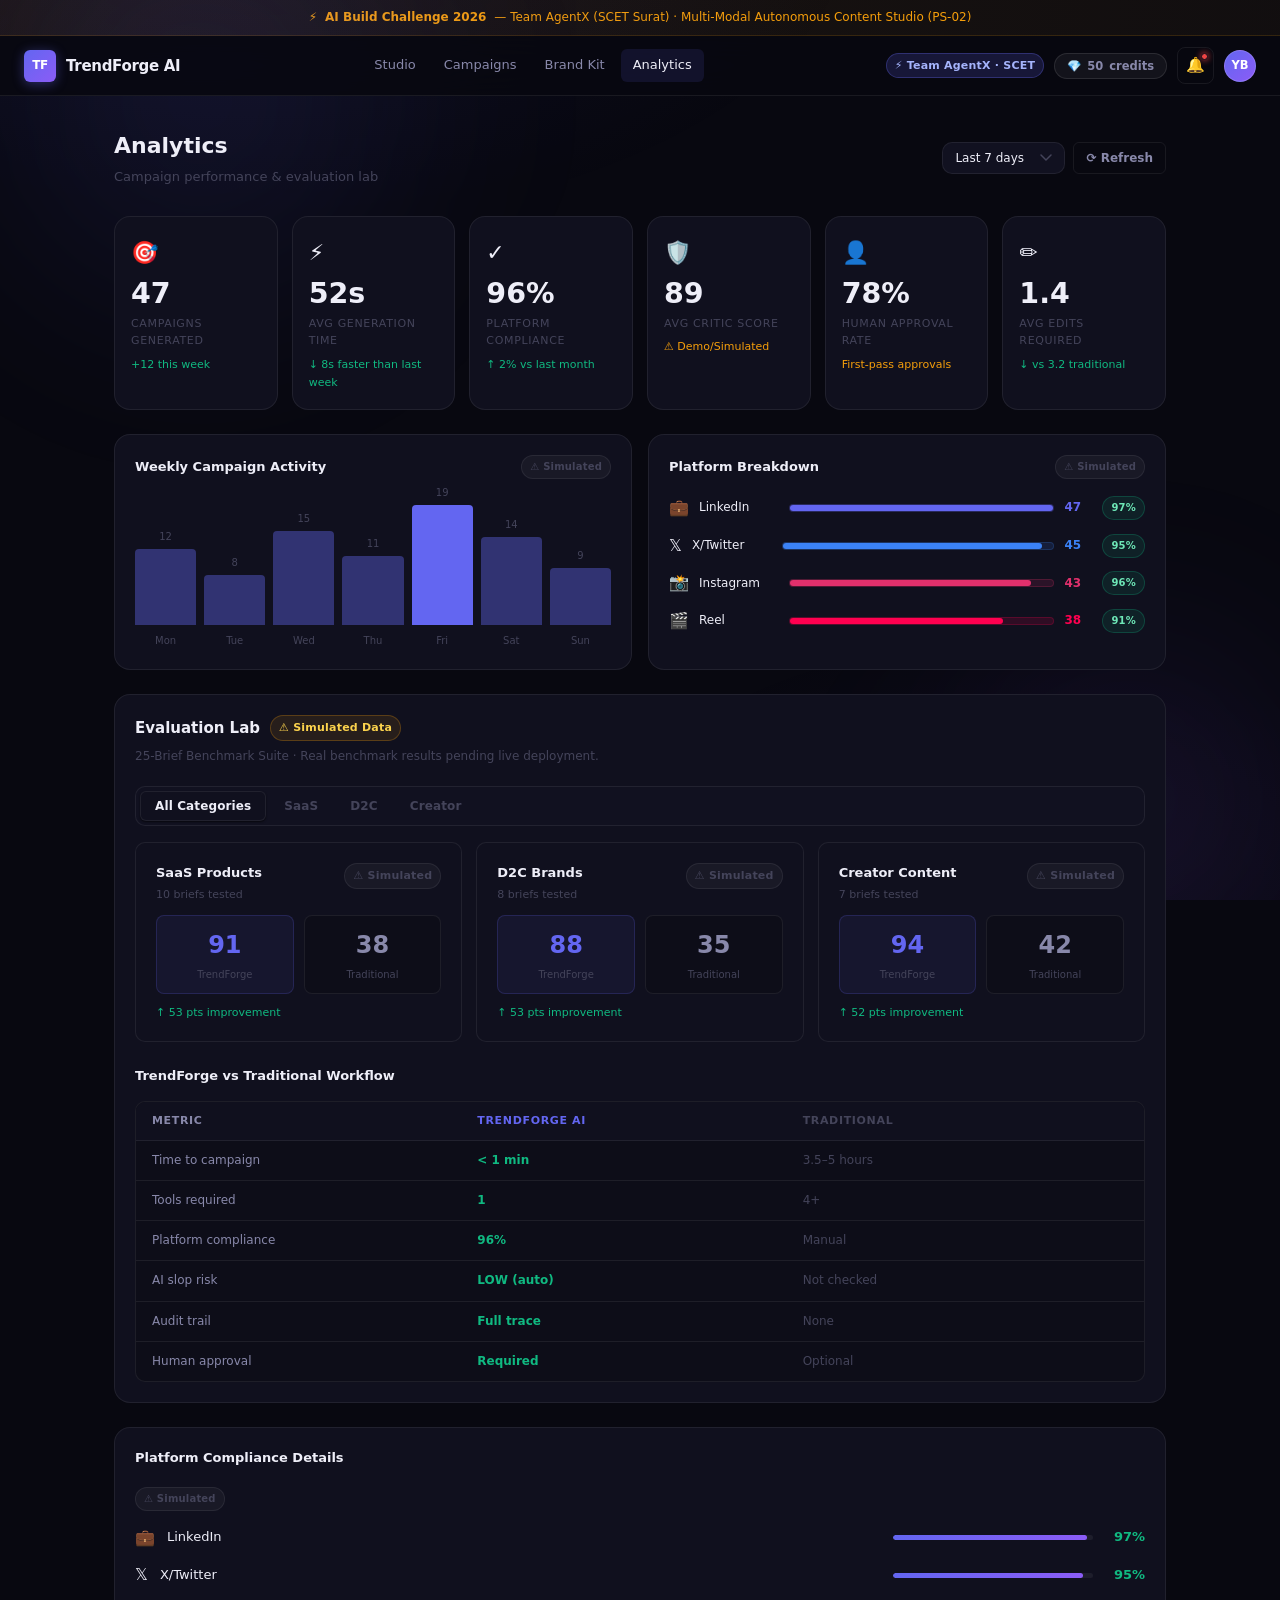
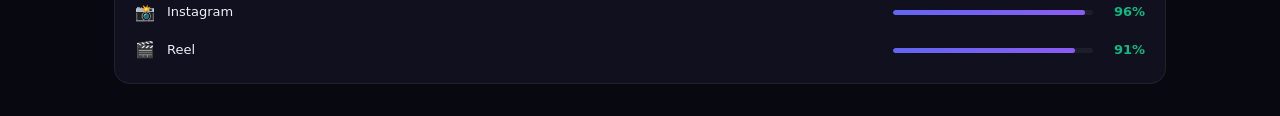
==== analytics.html @ 10ac3307 "feat: TrendForge AI - Multi-Modal Autonomous Content Studio (Team AgentX)" ====
<!DOCTYPE html>
<html lang="en">
<head>
<meta charset="UTF-8">
<meta name="viewport" content="width=device-width, initial-scale=1.0">
<title>Analytics — TrendForge AI</title>
<link rel="stylesheet" href="css/main.css">
<link rel="stylesheet" href="css/analytics.css">
</head>
<body>
<div class="bg-canvas"><div class="bg-orb bg-orb-1"></div><div class="bg-orb bg-orb-2"></div></div>

<div class="demo-banner">
  <span>⚡</span>
  <strong>AI Build Challenge 2026</strong> — Team AgentX (SCET Surat) · Multi-Modal Autonomous Content Studio (PS-02)
</div>

<nav class="navbar">
  <a href="index.html" class="navbar-logo"><div class="logo-mark">TF</div><span>TrendForge AI</span></a>
  <div class="navbar-nav">
    <a href="studio.html"    class="nav-link">Studio</a>
    <a href="campaigns.html" class="nav-link">Campaigns</a>
    <a href="brand-kit.html" class="nav-link">Brand Kit</a>
    <a href="analytics.html" class="nav-link active">Analytics</a>
  </div>
  <div class="navbar-right">
    <span class="badge badge-accent" style="display:inline-flex;align-items:center;gap:4px">⚡ Team AgentX · SCET</span>
    
    <!-- Credits Dropdown Trigger -->
    <div class="nav-dropdown-wrap">
      <button class="nav-pill-btn" id="credits-badge" onclick="toggleNavDropdown('credits-dropdown', event)" title="View Credits & Usage">
        💎 <span id="credit-count">50</span> credits
      </button>
      
      <!-- Credits Dropdown Menu -->
      <div class="nav-dropdown-menu" id="credits-dropdown" style="display:none;width:290px">
        <div class="dropdown-header">
          <div style="display:flex;align-items:center;justify-content:space-between">
            <strong style="font-size:13px;color:#fff">Credits &amp; Usage</strong>
            <span class="badge badge-success" style="font-size:9.5px">Hackathon Pro Tier</span>
          </div>
          <div style="font-size:10.5px;color:var(--text-muted);margin-top:2px">AI Build Challenge 2026 Allocation</div>
        </div>
        <div style="padding:14px">
          <div style="display:flex;align-items:baseline;justify-content:space-between;margin-bottom:6px">
            <div style="font-size:22px;font-weight:900;color:#fff"><span id="credit-display">50</span> <span style="font-size:12px;font-weight:600;color:var(--text-muted)">/ 50 available</span></div>
            <span style="font-size:11px;color:var(--success);font-weight:700">✓ Ready</span>
          </div>
          <div style="height:6px;background:rgba(255,255,255,0.08);border-radius:3px;overflow:hidden;margin-bottom:14px">
            <div id="credit-bar" style="width:100%;height:100%;background:linear-gradient(90deg,var(--accent),#10b981);border-radius:3px"></div>
          </div>
          <div style="font-size:10px;font-weight:800;letter-spacing:0.06em;color:var(--text-muted);text-transform:uppercase;margin-bottom:8px">USAGE RATES</div>
          <div style="display:flex;flex-direction:column;gap:6px;font-size:11.5px;color:var(--text-secondary);margin-bottom:14px">
            <div style="display:flex;justify-content:space-between"><span>⚡ Full Campaign Generation</span><strong style="color:#fff">5 credits</strong></div>
            <div style="display:flex;justify-content:space-between"><span>🎬 HyperFrames™ 60 FPS Video</span><strong style="color:#fff">3 credits</strong></div>
            <div style="display:flex;justify-content:space-between"><span>🛡️ Anti-Slop Critic Audit</span><strong style="color:var(--success)">Free (Included)</strong></div>
          </div>
          <button class="btn btn-secondary btn-sm" style="width:100%;padding:8px;font-size:11.5px;font-weight:700" onclick="addDemoCredits()">
            💎 + Add 50 Free Demo Credits
          </button>
        </div>
      </div>
    </div>

    <!-- Notifications Dropdown Trigger -->
    <div class="nav-dropdown-wrap">
      <button class="btn btn-ghost btn-sm btn-icon notif-bell-btn" id="notif-btn" onclick="toggleNavDropdown('notifications-dropdown', event)" title="Notifications">
        🔔
        <span class="notif-unread-dot" id="notif-dot"></span>
      </button>

      <!-- Notifications Dropdown Menu -->
      <div class="nav-dropdown-menu" id="notifications-dropdown" style="display:none;width:320px">
        <div class="dropdown-header">
          <div style="display:flex;align-items:center;justify-content:space-between">
            <strong style="font-size:13px;color:#fff">Notifications <span class="badge badge-accent" id="notif-count-badge" style="margin-left:4px;font-size:9.5px">1</span></strong>
            <button onclick="markAllNotifsRead()" style="font-size:11px;color:var(--accent);font-weight:600;cursor:pointer;background:none;border:none">Mark read</button>
          </div>
        </div>
        <div class="dropdown-list" id="notif-list" style="max-height:260px;overflow-y:auto">
          <div class="notif-item unread">
            <div class="notif-icon" style="background:rgba(245,158,11,0.15);color:#f59e0b">🏆</div>
            <div class="notif-content">
              <div class="notif-title">Build Challenge 2026 Finals</div>
              <div class="notif-desc">Team AgentX (SCET Surat) project workspace active for Track PS-02.</div>
              <div class="notif-time">Workspace initialized</div>
            </div>
          </div>
          <div class="notif-item">
            <div class="notif-icon" style="background:rgba(99,102,241,0.15);color:#6366f1">💎</div>
            <div class="notif-content">
              <div class="notif-title">Credits Allocated</div>
              <div class="notif-desc">50 AI generation credits credited to your account.</div>
              <div class="notif-time">2 hours ago</div>
            </div>
          </div>
        </div>
        <div style="padding:8px 12px;border-top:1px solid var(--border);text-align:center">
          <button style="font-size:11px;color:var(--text-muted);cursor:pointer;background:none;border:none" onclick="clearAllNotifs()">Clear All Activity</button>
        </div>
      </div>
    </div>

    <!-- Profile Avatar Dropdown Trigger -->
    <div class="nav-dropdown-wrap">
      <div class="avatar" id="profile-avatar" onclick="toggleNavDropdown('profile-dropdown', event)" title="Team AgentX Profile (Yash Badgujar)">YB</div>

      <!-- Profile Dropdown Menu -->
      <div class="nav-dropdown-menu" id="profile-dropdown" style="display:none;width:310px">
        <div class="dropdown-header">
          <div style="display:flex;align-items:center;gap:12px">
            <div style="width:38px;height:38px;border-radius:50%;background:linear-gradient(135deg,var(--accent),#8b5cf6);display:flex;align-items:center;justify-content:center;font-size:14px;font-weight:800;color:#fff;border:2px solid rgba(255,255,255,0.15);box-shadow:0 0 16px rgba(99,102,241,0.4)">YB</div>
            <div>
              <div style="font-size:13.5px;font-weight:700;color:#fff;display:flex;align-items:center;gap:6px">
                Yash Badgujar
                <span style="width:7px;height:7px;border-radius:50%;background:#10b981" title="Online"></span>
              </div>
              <div style="font-size:11px;color:var(--accent);font-weight:600">Lead Builder · Team AgentX</div>
              <div style="font-size:10px;color:var(--text-muted)">yash.badgujar@scet.ac.in</div>
            </div>
          </div>
        </div>
        <div style="padding:12px 16px">
          <div style="font-size:10px;font-weight:800;letter-spacing:0.06em;color:var(--text-muted);text-transform:uppercase;margin-bottom:8px">TEAM AGENTX MEMBERS</div>
          <div style="display:flex;flex-direction:column;gap:6px;margin-bottom:12px">
            <div style="display:flex;align-items:center;gap:8px;font-size:11.5px;color:var(--text-secondary)">
              <span style="font-size:12px">👑</span><strong>Yash Badgujar</strong> <span style="font-size:10px;color:var(--text-muted)">(Lead &amp; Architecture)</span>
            </div>
            <div style="display:flex;align-items:center;gap:8px;font-size:11.5px;color:var(--text-secondary)">
              <span style="font-size:12px">🧠</span><strong>Anjali Sonar</strong> <span style="font-size:10px;color:var(--text-muted)">(Agent &amp; Prompting)</span>
            </div>
            <div style="display:flex;align-items:center;gap:8px;font-size:11.5px;color:var(--text-secondary)">
              <span style="font-size:12px">🎨</span><strong>Pranav Jogi</strong> <span style="font-size:10px;color:var(--text-muted)">(Multi-Modal Engine)</span>
            </div>
          </div>

          <div style="padding:8px 10px;background:rgba(255,255,255,0.03);border:1px solid rgba(255,255,255,0.06);border-radius:8px;margin-bottom:12px">
            <div style="font-size:9.5px;color:var(--text-muted);font-weight:700">COLLEGE &amp; TRACK</div>
            <div style="font-size:11.5px;font-weight:700;color:#fff;margin-top:2px">SCET Surat · National Finals</div>
            <div style="font-size:10.5px;color:var(--accent)">Track PS-02: AI Content Studio</div>
          </div>

          <div style="display:flex;flex-direction:column;gap:4px">
            <button class="btn btn-ghost btn-sm" style="text-align:left;justify-content:flex-start;font-size:11px;padding:6px 8px" onclick="showToast('Autonomous In-Browser Engine Active · 100% Offline Ready','success')">
              ⚡ AI Engine Status: <strong style="color:var(--success);margin-left:4px">Active</strong>
            </button>
            <button class="btn btn-ghost btn-sm" style="text-align:left;justify-content:flex-start;font-size:11px;padding:6px 8px" onclick="showToast('Team AgentX verified for Build Challenge 2026','default')">
              🎓 College Verified: <strong style="color:var(--accent);margin-left:4px">SCET Surat</strong>
            </button>
            <button class="btn btn-ghost btn-sm" style="text-align:left;justify-content:flex-start;font-size:11px;padding:6px 8px;color:var(--text-muted)" onclick="showToast('Active Builder Session: Yash Badgujar','default')">
              🔒 Session: Active
            </button>
          </div>
        </div>
      </div>
    </div>
  </div>
  </nav>

<div class="an-page">
  <div style="display:flex;align-items:center;justify-content:space-between;margin-bottom:28px;flex-wrap:wrap;gap:12px">
    <div>
      <h1 style="font-size:22px;font-weight:700">Analytics</h1>
      <p style="font-size:13px;color:var(--text-muted);margin-top:4px">Campaign performance & evaluation lab</p>
    </div>
    <div style="display:flex;gap:8px">
      <select class="select" style="width:auto;font-size:12px">
        <option>Last 7 days</option>
        <option>Last 30 days</option>
        <option>All time</option>
      </select>
      <button class="btn btn-ghost btn-sm" onclick="refreshData()">⟳ Refresh</button>
    </div>
  </div>

  <!-- KPI Grid -->
  <div class="kpi-grid" id="kpi-grid">
    <div class="kpi-card card">
      <div class="kpi-icon">🎯</div>
      <div class="kpi-val" id="kpi-campaigns">0</div>
      <div class="kpi-label">Campaigns Generated</div>
      <div class="kpi-trend up">+12 this week</div>
    </div>
    <div class="kpi-card card">
      <div class="kpi-icon">⚡</div>
      <div class="kpi-val" id="kpi-time">0s</div>
      <div class="kpi-label">Avg Generation Time</div>
      <div class="kpi-trend up">↓ 8s faster than last week</div>
    </div>
    <div class="kpi-card card">
      <div class="kpi-icon">✓</div>
      <div class="kpi-val" id="kpi-compliance">0%</div>
      <div class="kpi-label">Platform Compliance</div>
      <div class="kpi-trend up">↑ 2% vs last month</div>
    </div>
    <div class="kpi-card card">
      <div class="kpi-icon">🛡️</div>
      <div class="kpi-val" id="kpi-critic">0</div>
      <div class="kpi-label">Avg Critic Score</div>
      <div class="kpi-trend neutral">⚠ Demo/Simulated</div>
    </div>
    <div class="kpi-card card">
      <div class="kpi-icon">👤</div>
      <div class="kpi-val" id="kpi-approval">0%</div>
      <div class="kpi-label">Human Approval Rate</div>
      <div class="kpi-trend neutral">First-pass approvals</div>
    </div>
    <div class="kpi-card card">
      <div class="kpi-icon">✏️</div>
      <div class="kpi-val" id="kpi-edits">0</div>
      <div class="kpi-label">Avg Edits Required</div>
      <div class="kpi-trend up">↓ vs 3.2 traditional</div>
    </div>
  </div>

  <!-- Charts Row -->
  <div class="charts-row">
    <!-- Weekly Activity Bar Chart -->
    <div class="card chart-card">
      <div style="display:flex;align-items:center;justify-content:space-between;margin-bottom:16px">
        <h3 style="font-size:13px;font-weight:600">Weekly Campaign Activity</h3>
        <span class="badge badge-muted" style="font-size:10px">⚠ Simulated</span>
      </div>
      <div class="bar-chart" id="bar-chart">
        <!-- JS rendered -->
      </div>
      <div class="bar-chart-labels" id="bar-chart-labels"></div>
    </div>

    <!-- Platform Breakdown -->
    <div class="card chart-card">
      <div style="display:flex;align-items:center;justify-content:space-between;margin-bottom:16px">
        <h3 style="font-size:13px;font-weight:600">Platform Breakdown</h3>
        <span class="badge badge-muted" style="font-size:10px">⚠ Simulated</span>
      </div>
      <div id="platform-chart">
        <!-- JS rendered -->
      </div>
    </div>
  </div>

  <!-- Evaluation Lab -->
  <div class="card" style="margin-top:24px">
    <div style="display:flex;align-items:center;gap:10px;margin-bottom:6px">
      <h3 style="font-size:15px;font-weight:600">Evaluation Lab</h3>
      <span class="badge badge-warning">⚠ Simulated Data</span>
    </div>
    <p style="font-size:12px;color:var(--text-muted);margin-bottom:20px">25-Brief Benchmark Suite · Real benchmark results pending live deployment.</p>

    <!-- Benchmark Table -->
    <div class="bench-tabs tabs" style="margin-bottom:16px">
      <button class="tab-btn active" onclick="switchBench('all',this)">All Categories</button>
      <button class="tab-btn" onclick="switchBench('saas',this)">SaaS</button>
      <button class="tab-btn" onclick="switchBench('d2c',this)">D2C</button>
      <button class="tab-btn" onclick="switchBench('creator',this)">Creator</button>
    </div>

    <div class="bench-grid" id="bench-grid">
      <!-- JS rendered -->
    </div>

    <!-- Workflow Comparison -->
    <div style="margin-top:24px">
      <h4 style="font-size:13px;font-weight:600;margin-bottom:14px">TrendForge vs Traditional Workflow</h4>
      <div class="comparison-grid" id="comparison-grid">
        <!-- JS rendered -->
      </div>
    </div>
  </div>

  <!-- Platform Compliance Details -->
  <div class="card" style="margin-top:24px">
    <h3 style="font-size:13px;font-weight:600;margin-bottom:16px">Platform Compliance Details</h3>
    <span class="badge badge-muted" style="font-size:10px;margin-bottom:14px;display:inline-block">⚠ Simulated</span>
    <div class="compliance-list" id="compliance-list">
      <!-- JS rendered -->
    </div>
  </div>
</div>

<div id="toast-container"></div>

<script>
const DATA = {
  campaigns: 47,
  avgTime: '52',
  compliance: 96,
  criticScore: 89,
  approvalRate: 78,
  avgEdits: 1.4,
  weeklyActivity: [12, 8, 15, 11, 19, 14, 9],
  weekDays: ['Mon','Tue','Wed','Thu','Fri','Sat','Sun'],
  benchmarks: [
    { category: 'SaaS Products', tf: 91, trad: 38, briefs: 10, type: 'saas' },
    { category: 'D2C Brands',    tf: 88, trad: 35, briefs: 8,  type: 'd2c'  },
    { category: 'Creator Content',tf:94, trad: 42, briefs: 7,  type: 'creator' },
  ],
  platforms: [
    { name: 'LinkedIn',  icon: '💼', count: 47, compliance: 97, color: '#6366f1' },
    { name: 'X/Twitter', icon: '𝕏',  count: 45, compliance: 95, color: '#3b82f6' },
    { name: 'Instagram', icon: '📸', count: 43, compliance: 96, color: '#e1306c' },
    { name: 'Reel',      icon: '🎬', count: 38, compliance: 91, color: '#ff0050' },
  ],
  comparisons: [
    { metric: 'Time to campaign',    trendforge: '< 1 min',   traditional: '3.5–5 hours' },
    { metric: 'Tools required',      trendforge: '1',          traditional: '4+' },
    { metric: 'Platform compliance', trendforge: '96%',        traditional: 'Manual' },
    { metric: 'AI slop risk',        trendforge: 'LOW (auto)', traditional: 'Not checked' },
    { metric: 'Audit trail',         trendforge: 'Full trace', traditional: 'None' },
    { metric: 'Human approval',      trendforge: 'Required',   traditional: 'Optional' },
  ],
};

function animateCounter(id, to, suffix = '', duration = 1200) {
  const el = document.getElementById(id);
  if (!el) return;
  const start = performance.now();
  function tick(now) {
    const progress = Math.min((now - start) / duration, 1);
    const ease = 1 - Math.pow(1 - progress, 3);
    el.textContent = (typeof to === 'number' ? (Number.isInteger(to) ? Math.round(to * ease) : (to * ease).toFixed(1)) : to) + suffix;
    if (progress < 1) requestAnimationFrame(tick);
  }
  requestAnimationFrame(tick);
}

function renderBarChart() {
  const max = Math.max(...DATA.weeklyActivity);
  const chart = document.getElementById('bar-chart');
  const labels = document.getElementById('bar-chart-labels');
  chart.innerHTML = DATA.weeklyActivity.map((v, i) => {
    const height = (v / max) * 120;
    return `<div class="bar-col">
      <div class="bar-val">${v}</div>
      <div class="bar-fill" style="height:0px;background:${i===4?'var(--accent)':'rgba(99,102,241,0.4)'}" data-h="${height}"></div>
    </div>`;
  }).join('');
  labels.innerHTML = DATA.weekDays.map(d => `<span>${d}</span>`).join('');
  setTimeout(() => {
    document.querySelectorAll('.bar-fill').forEach(b => {
      b.style.transition = 'height 0.8s cubic-bezier(0.4,0,0.2,1)';
      b.style.height = b.dataset.h + 'px';
    });
  }, 100);
}

function renderPlatformChart() {
  const el = document.getElementById('platform-chart');
  el.innerHTML = DATA.platforms.map(p => `
    <div class="plt-row">
      <span style="font-size:16px">${p.icon}</span>
      <span style="min-width:80px;font-size:12px;font-weight:500">${p.name}</span>
      <div class="plt-bar-wrap">
        <div class="plt-bar" style="background:${p.color}22;border:1px solid ${p.color}33;border-radius:4px;height:8px;flex:1">
          <div class="plt-bar-fill" style="height:100%;width:0%;background:${p.color};border-radius:4px;transition:width 0.8s ease" data-w="${p.count/47*100}"></div>
        </div>
      </div>
      <span style="font-size:12px;font-weight:600;color:${p.color};min-width:28px">${p.count}</span>
      <span class="badge badge-success" style="font-size:10px">${p.compliance}%</span>
    </div>
  `).join('');
  setTimeout(() => {
    document.querySelectorAll('.plt-bar-fill').forEach(b => { b.style.width = b.dataset.w + '%'; });
  }, 100);
}

function renderBenchmarks(filter = 'all') {
  const grid = document.getElementById('bench-grid');
  const items = filter === 'all' ? DATA.benchmarks : DATA.benchmarks.filter(b => b.type === filter);
  grid.innerHTML = items.map(b => `
    <div class="bench-card card-sm card">
      <div style="display:flex;justify-content:space-between;align-items:flex-start;margin-bottom:12px">
        <div>
          <div style="font-size:13px;font-weight:600">${b.category}</div>
          <div style="font-size:11px;color:var(--text-muted);margin-top:2px">${b.briefs} briefs tested</div>
        </div>
        <span class="badge badge-muted">⚠ Simulated</span>
      </div>
      <div style="display:grid;grid-template-columns:1fr 1fr;gap:10px">
        <div class="bench-val" style="background:rgba(99,102,241,0.08);border:1px solid rgba(99,102,241,0.2);border-radius:8px;padding:10px;text-align:center">
          <div style="font-size:1.6rem;font-weight:800;color:var(--accent)">${b.tf}</div>
          <div style="font-size:10px;color:var(--text-muted);margin-top:2px">TrendForge</div>
        </div>
        <div style="background:var(--bg-secondary);border:1px solid var(--border);border-radius:8px;padding:10px;text-align:center">
          <div style="font-size:1.6rem;font-weight:800;color:var(--text-secondary)">${b.trad}</div>
          <div style="font-size:10px;color:var(--text-muted);margin-top:2px">Traditional</div>
        </div>
      </div>
      <div style="margin-top:10px;font-size:11px;color:var(--success);font-weight:500">↑ ${b.tf - b.trad} pts improvement</div>
    </div>
  `).join('');
}

function renderComparison() {
  const header = `<div class="comp-row" style="background:var(--bg-card)">
    <span class="comp-metric" style="font-weight:700;color:var(--text-secondary)">Metric</span>
    <span class="comp-tf" style="font-weight:700;color:var(--accent)">TrendForge AI</span>
    <span class="comp-trad" style="font-weight:700;color:var(--text-muted)">Traditional</span>
  </div>`;
  const rows = DATA.comparisons.map(c => `
    <div class="comp-row">
      <span class="comp-metric">${c.metric}</span>
      <span class="comp-tf">${c.trendforge}</span>
      <span class="comp-trad">${c.traditional}</span>
    </div>
  `).join('');
  document.getElementById('comparison-grid').innerHTML = header + rows;
}

function renderCompliance() {
  document.getElementById('compliance-list').innerHTML = DATA.platforms.map(p => `
    <div class="comp-item">
      <span style="font-size:16px">${p.icon}</span>
      <span style="flex:1;font-size:13px;font-weight:500">${p.name}</span>
      <div style="width:200px">
        <div class="score-bar"><div class="score-fill score-fill-accent" style="width:${p.compliance}%"></div></div>
      </div>
      <span style="font-size:13px;font-weight:700;color:var(--success);min-width:40px;text-align:right">${p.compliance}%</span>
    </div>
  `).join('');
}

window.switchBench = function(filter, btn) {
  document.querySelectorAll('.bench-tabs .tab-btn').forEach(b => b.classList.remove('active'));
  btn.classList.add('active');
  renderBenchmarks(filter);
};

window.refreshData = function() {
  showToast('Data refreshed (demo mode)', 'default');
};

function showToast(msg, type) {
  const c = document.getElementById('toast-container');
  const t = document.createElement('div');
  t.className = `toast ${type}`;
  t.innerHTML = `<span class="toast-icon">${type==='success'?'✓':'✦'}</span><span>${msg}</span>`;
  c.appendChild(t);
  setTimeout(() => { t.style.animation='slideOut 0.3s ease forwards'; setTimeout(()=>t.remove(),300); }, 3000);
}

// Init
window.addEventListener('DOMContentLoaded', () => {
  setTimeout(() => {
    animateCounter('kpi-campaigns', DATA.campaigns, '');
    animateCounter('kpi-time', DATA.avgTime, 's');
    animateCounter('kpi-compliance', DATA.compliance, '%');
    animateCounter('kpi-critic', DATA.criticScore, '');
    animateCounter('kpi-approval', DATA.approvalRate, '%');
    animateCounter('kpi-edits', DATA.avgEdits, '');
  }, 200);
  renderBarChart();
  renderPlatformChart();
  renderBenchmarks();
  renderComparison();
  renderCompliance();
});
</script>

<!-- Global Navbar Dropdowns Controller (Shared across all pages) -->
<script>
// ---- Helpers ----
function show(id) { var el = document.getElementById(id); if (el) el.style.display = 'block'; }
function hide(id) { var el = document.getElementById(id); if (el) el.style.display = 'none'; }

// ---- Toast helper ----
function showToast(msg, type) {
  type = type || 'default';
  var container = document.getElementById('toast-container');
  if (!container) {
    container = document.createElement('div');
    container.id = 'toast-container';
    document.body.appendChild(container);
  }
  var t = document.createElement('div');
  t.className = 'toast ' + type;
  var icons = { success: '✓', error: '✕', default: '✦' };
  t.innerHTML = '<span class="toast-icon">' + (icons[type] || '✦') + '</span><span>' + msg + '</span>';
  container.appendChild(t);
  setTimeout(function() {
    t.style.animation = 'slideOut 0.3s ease forwards';
    setTimeout(function() { if (t.parentNode) t.parentNode.removeChild(t); }, 300);
  }, 3000);
}

// ---- Navbar Dropdown Handlers ----
function toggleNavDropdown(id, e) {
  if (e) e.stopPropagation();
  var menu = document.getElementById(id);
  if (!menu) return;
  var isCurrentlyOpen = menu.style.display === 'block';
  closeAllNavDropdowns();
  if (!isCurrentlyOpen) {
    menu.style.display = 'block';
  }
}

function closeAllNavDropdowns() {
  document.querySelectorAll('.nav-dropdown-menu').forEach(function(m) {
    m.style.display = 'none';
  });
}

document.addEventListener('click', function(e) {
  if (!e.target.closest('.nav-dropdown-wrap')) {
    closeAllNavDropdowns();
  }
});

// Shared credits with localStorage persistence!
var currentCredits = (function() {
  try {
    var saved = localStorage.getItem('tf_credits');
    return saved !== null ? parseInt(saved, 10) : 50;
  } catch(e) { return 50; }
})();

function saveCredits() {
  try { localStorage.setItem('tf_credits', currentCredits); } catch(e) {}
}

function updateCreditUI() {
  var countEl = document.getElementById('credit-count');
  var dispEl = document.getElementById('credit-display');
  var barEl = document.getElementById('credit-bar');
  if (countEl) countEl.textContent = currentCredits;
  if (dispEl) dispEl.textContent = currentCredits;
  if (barEl) barEl.style.width = Math.min(100, (currentCredits / 50) * 100) + '%';
}

function addDemoCredits() {
  currentCredits += 50;
  saveCredits();
  updateCreditUI();
  showToast('Added +50 Free Demo Credits! Current balance: ' + currentCredits + ' 💎', 'success');
  addDynamicNotification(
    '+50 Credits Added',
    'Demo credits recharged successfully. New balance: ' + currentCredits + ' 💎.',
    '💎',
    'rgba(99,102,241,0.15)',
    '#6366f1'
  );
}

function deductCredits(amount) {
  if (currentCredits >= amount) {
    currentCredits -= amount;
  } else {
    currentCredits = 0;
  }
  saveCredits();
  updateCreditUI();
}

function markAllNotifsRead() {
  document.querySelectorAll('.notif-item.unread').forEach(function(el) {
    el.classList.remove('unread');
  });
  var dot = document.getElementById('notif-dot');
  if (dot) dot.style.display = 'none';
  var badge = document.getElementById('notif-count-badge');
  if (badge) badge.textContent = '0';
  showToast('Notifications marked as read ✓', 'default');
}

function clearAllNotifs() {
  var list = document.getElementById('notif-list');
  if (list) {
    list.innerHTML = '<div style="padding:24px 16px;text-align:center;color:var(--text-muted);font-size:12px">No notifications</div>';
  }
  var dot = document.getElementById('notif-dot');
  if (dot) dot.style.display = 'none';
  var badge = document.getElementById('notif-count-badge');
  if (badge) badge.textContent = '0';
  showToast('All notifications cleared', 'default');
}

function addDynamicNotification(title, desc, icon, iconBg, iconColor) {
  var list = document.getElementById('notif-list');
  if (!list) return;
  if (list.innerHTML.includes('No notifications')) {
    list.innerHTML = '';
  }
  var item = document.createElement('div');
  item.className = 'notif-item unread';
  item.innerHTML = 
    '<div class="notif-icon" style="background:' + iconBg + ';color:' + iconColor + '">' + icon + '</div>' +
    '<div class="notif-content">' +
      '<div class="notif-title">' + title + '</div>' +
      '<div class="notif-desc">' + desc + '</div>' +
      '<div class="notif-time">Just now</div>' +
    '</div>';
  list.insertBefore(item, list.firstChild);

  var dot = document.getElementById('notif-dot');
  if (dot) dot.style.display = 'block';
  var badge = document.getElementById('notif-count-badge');
  if (badge) {
    var cur = parseInt(badge.textContent || '0') + 1;
    badge.textContent = cur;
  }
}

// Initialize on page load
if (document.readyState === 'loading') {
  document.addEventListener('DOMContentLoaded', updateCreditUI);
} else {
  updateCreditUI();
}
</script>
</body>
</html>
---- css/main.css ----
/* ============================================================
   TrendForge AI — Design System
   Premium dark SaaS • v3.0
   ============================================================ */

/* ---- Reset ---- */
*, *::before, *::after { box-sizing: border-box; margin: 0; padding: 0; }
html { font-size: 15px; -webkit-font-smoothing: antialiased; -moz-osx-font-smoothing: grayscale; }
body { background: var(--bg-primary); color: var(--text-primary); font-family: var(--font-sans); line-height: 1.6; min-height: 100vh; overflow-x: hidden; }
a { color: inherit; text-decoration: none; }
img { max-width: 100%; display: block; }
button { cursor: pointer; font-family: inherit; border: none; background: none; }
input, select, textarea { font-family: inherit; font-size: inherit; }

/* ---- Design Tokens ---- */
:root {
  /* Backgrounds */
  --bg-primary:    #080810;
  --bg-secondary:  #0d0d18;
  --bg-tertiary:   #111120;
  --bg-card:       #10101e;
  --bg-card-hover: #161628;
  --bg-glass:      rgba(13, 13, 24, 0.85);
  --bg-glass-2:    rgba(99, 102, 241, 0.06);

  /* Borders */
  --border:         rgba(255,255,255,0.07);
  --border-subtle:  rgba(255,255,255,0.04);
  --border-accent:  rgba(99, 102, 241, 0.35);
  --border-success: rgba(16, 185, 129, 0.3);

  /* Text */
  --text-primary:   #eeeef8;
  --text-secondary: #8888aa;
  --text-muted:     #44445a;
  --text-inverse:   #080810;

  /* Accent palette */
  --accent:         #6366f1;
  --accent-hover:   #5254d8;
  --accent-2:       #8b5cf6;
  --accent-3:       #06b6d4;
  --accent-glow:    rgba(99, 102, 241, 0.18);
  --accent-glow-2:  rgba(139, 92, 246, 0.15);

  /* Semantic */
  --success:        #10b981;
  --success-bg:     rgba(16, 185, 129, 0.1);
  --warning:        #f59e0b;
  --warning-bg:     rgba(245, 158, 11, 0.1);
  --danger:         #ef4444;
  --danger-bg:      rgba(239, 68, 68, 0.1);
  --info:           #3b82f6;
  --info-bg:        rgba(59, 130, 246, 0.1);

  /* Typography */
  --font-sans: -apple-system, "Inter", "Segoe UI", system-ui, sans-serif;
  --font-mono: "SF Mono", "Fira Code", "Cascadia Code", monospace;

  /* Spacing */
  --space-1: 4px;  --space-2: 8px;   --space-3: 12px;
  --space-4: 16px; --space-5: 20px;  --space-6: 24px;
  --space-8: 32px; --space-10: 40px; --space-12: 48px;

  /* Radius */
  --radius-xs: 4px;
  --radius-sm: 6px;
  --radius-md: 10px;
  --radius-lg: 16px;
  --radius-xl: 24px;
  --radius-2xl: 32px;
  --radius-full: 9999px;

  /* Shadows */
  --shadow-xs:   0 1px 2px rgba(0,0,0,0.6);
  --shadow-sm:   0 2px 8px rgba(0,0,0,0.5);
  --shadow-md:   0 4px 20px rgba(0,0,0,0.45);
  --shadow-lg:   0 8px 40px rgba(0,0,0,0.5);
  --shadow-xl:   0 16px 64px rgba(0,0,0,0.6);
  --shadow-glow: 0 0 32px rgba(99,102,241,0.18);
  --shadow-glow-sm: 0 0 16px rgba(99,102,241,0.12);

  /* Transitions */
  --transition:    0.18s cubic-bezier(0.4, 0, 0.2, 1);
  --transition-md: 0.28s cubic-bezier(0.4, 0, 0.2, 1);
  --transition-lg: 0.4s cubic-bezier(0.4, 0, 0.2, 1);
}

/* ---- Background ---- */
.bg-canvas {
  position: fixed; inset: 0; z-index: 0; pointer-events: none; overflow: hidden;
  background: radial-gradient(ellipse 80% 60% at 20% -10%, rgba(99,102,241,0.08) 0%, transparent 60%),
              radial-gradient(ellipse 60% 50% at 80% 100%, rgba(139,92,246,0.06) 0%, transparent 60%);
}
.bg-orb {
  position: absolute; border-radius: 50%; filter: blur(80px);
  animation: floatOrb 22s ease-in-out infinite alternate;
}
.bg-orb-1 {
  width: 600px; height: 600px; top: -200px; left: -100px;
  background: radial-gradient(circle, rgba(99,102,241,0.12) 0%, transparent 70%);
  animation-duration: 20s;
}
.bg-orb-2 {
  width: 500px; height: 500px; bottom: -150px; right: -100px;
  background: radial-gradient(circle, rgba(139,92,246,0.1) 0%, transparent 70%);
  animation-duration: 26s; animation-delay: -8s;
}

@keyframes floatOrb {
  0%   { transform: translate(0, 0) scale(1); }
  50%  { transform: translate(40px, -30px) scale(1.08); }
  100% { transform: translate(-20px, 20px) scale(0.95); }
}

/* ---- Navbar ---- */
.navbar {
  position: sticky; top: 0; z-index: 100;
  height: 60px;
  display: flex; align-items: center; justify-content: space-between;
  padding: 0 24px;
  background: rgba(8, 8, 16, 0.9);
  backdrop-filter: blur(20px) saturate(1.5);
  -webkit-backdrop-filter: blur(20px) saturate(1.5);
  border-bottom: 1px solid var(--border);
}
.navbar-logo {
  display: flex; align-items: center; gap: 10px;
  font-weight: 700; font-size: 15px; letter-spacing: -0.02em;
  transition: opacity var(--transition);
}
.navbar-logo:hover { opacity: 0.85; }
.logo-mark {
  width: 32px; height: 32px; border-radius: var(--radius-sm);
  background: linear-gradient(135deg, var(--accent) 0%, var(--accent-2) 100%);
  display: flex; align-items: center; justify-content: center;
  font-size: 12px; font-weight: 800; color: #fff; letter-spacing: -0.04em;
  box-shadow: 0 2px 12px rgba(99,102,241,0.4);
}
.navbar-nav { display: flex; align-items: center; gap: 4px; }
.nav-link {
  padding: 6px 12px; border-radius: var(--radius-sm);
  font-size: 13px; font-weight: 500; color: var(--text-secondary);
  transition: color var(--transition), background var(--transition);
}
.nav-link:hover { color: var(--text-primary); background: rgba(255,255,255,0.05); }
.nav-link.active { color: var(--text-primary); background: rgba(99,102,241,0.12); }
.navbar-right { display: flex; align-items: center; gap: 10px; }
.avatar {
  width: 30px; height: 30px; border-radius: 50%;
  background: linear-gradient(135deg, var(--accent), var(--accent-2));
  display: flex; align-items: center; justify-content: center;
  font-size: 11px; font-weight: 700; color: #fff;
}

/* ---- Demo Banner ---- */
.demo-banner {
  display: flex; align-items: center; justify-content: center; gap: 8px;
  padding: 8px 16px;
  background: linear-gradient(90deg, rgba(245,158,11,0.08) 0%, rgba(245,158,11,0.04) 100%);
  border-bottom: 1px solid rgba(245,158,11,0.15);
  font-size: 12px; color: var(--warning); font-weight: 500;
  text-align: center;
}
.demo-banner strong { color: var(--warning); }

/* ---- Cards ---- */
.card {
  background: var(--bg-card);
  border: 1px solid var(--border);
  border-radius: var(--radius-lg);
  padding: 20px;
  transition: border-color var(--transition), box-shadow var(--transition), transform var(--transition-md);
}
.card:hover {
  border-color: var(--border-accent);
  box-shadow: var(--shadow-glow-sm);
}
.card-lift:hover { transform: translateY(-2px); }
.card-sm { border-radius: var(--radius-md); }

/* ---- Buttons ---- */
.btn {
  display: inline-flex; align-items: center; gap: 6px;
  padding: 8px 16px; border-radius: var(--radius-md);
  font-size: 13px; font-weight: 600; line-height: 1;
  transition: all var(--transition); white-space: nowrap;
  position: relative; overflow: hidden;
  outline-offset: 2px;
}
.btn:focus-visible { outline: 2px solid var(--accent); }
.btn::after {
  content: ''; position: absolute; inset: 0;
  background: rgba(255,255,255,0); transition: background var(--transition);
  pointer-events: none;
}
.btn:hover::after { background: rgba(255,255,255,0.04); }
.btn:active::after { background: rgba(0,0,0,0.12); }

.btn-primary {
  background: linear-gradient(135deg, var(--accent) 0%, var(--accent-2) 100%);
  color: #fff; box-shadow: 0 2px 12px rgba(99,102,241,0.35);
}
.btn-primary:hover { box-shadow: 0 4px 20px rgba(99,102,241,0.5); transform: translateY(-1px); }

.btn-secondary {
  background: var(--bg-tertiary); color: var(--text-primary);
  border: 1px solid var(--border);
}
.btn-secondary:hover { border-color: var(--border-accent); background: var(--bg-card-hover); }

.btn-ghost {
  background: transparent; color: var(--text-secondary);
  border: 1px solid var(--border);
}
.btn-ghost:hover { color: var(--text-primary); border-color: rgba(255,255,255,0.15); background: rgba(255,255,255,0.04); }

.btn-success {
  background: linear-gradient(135deg, #059669, #10b981);
  color: #fff; box-shadow: 0 2px 12px rgba(16,185,129,0.3);
}
.btn-success:hover { box-shadow: 0 4px 20px rgba(16,185,129,0.45); transform: translateY(-1px); }

.btn-sm  { padding: 5px 12px; font-size: 12px; border-radius: var(--radius-sm); }
.btn-lg  { padding: 11px 22px; font-size: 14px; }
.btn-xl  { padding: 14px 28px; font-size: 15px; border-radius: var(--radius-lg); }
.btn-icon { padding: 7px; aspect-ratio: 1; }
.btn[disabled] { opacity: 0.45; pointer-events: none; }

.btn-generate {
  width: 100%; justify-content: center; padding: 12px 20px;
  font-size: 14px; font-weight: 700;
  background: linear-gradient(135deg, #4f46e5 0%, #7c3aed 100%);
  color: #fff; border-radius: var(--radius-md);
  box-shadow: 0 4px 20px rgba(79,70,229,0.4), inset 0 1px 0 rgba(255,255,255,0.1);
  letter-spacing: -0.01em;
}
.btn-generate:hover:not([disabled]) {
  box-shadow: 0 6px 28px rgba(79,70,229,0.55), inset 0 1px 0 rgba(255,255,255,0.15);
  transform: translateY(-1px);
}

/* ---- Form Inputs ---- */
.input, .input-main {
  width: 100%; padding: 9px 12px;
  background: var(--bg-tertiary); color: var(--text-primary);
  border: 1px solid var(--border); border-radius: var(--radius-md);
  font-size: 13px; line-height: 1.5;
  transition: border-color var(--transition), box-shadow var(--transition);
  outline: none;
}
.input:focus, .input-main:focus {
  border-color: var(--border-accent);
  box-shadow: 0 0 0 3px var(--accent-glow);
}
.textarea {
  width: 100%; padding: 10px 12px; resize: vertical; min-height: 80px;
  background: var(--bg-tertiary); color: var(--text-primary);
  border: 1px solid var(--border); border-radius: var(--radius-md);
  font-size: 13px; line-height: 1.6;
  transition: border-color var(--transition), box-shadow var(--transition);
  outline: none;
}
.textarea:focus {
  border-color: var(--border-accent);
  box-shadow: 0 0 0 3px var(--accent-glow);
}
.select {
  width: 100%; padding: 8px 12px;
  background: var(--bg-tertiary); color: var(--text-primary);
  border: 1px solid var(--border); border-radius: var(--radius-md);
  font-size: 13px; cursor: pointer; outline: none;
  transition: border-color var(--transition);
  appearance: none;
  background-image: url("data:image/svg+xml,%3Csvg xmlns='http://www.w3.org/2000/svg' width='12' height='8' viewBox='0 0 12 8'%3E%3Cpath d='M1 1l5 5 5-5' stroke='%2344445a' stroke-width='1.5' fill='none' stroke-linecap='round'/%3E%3C/svg%3E");
  background-repeat: no-repeat; background-position: right 12px center;
  padding-right: 32px;
}
.select:focus { border-color: var(--border-accent); box-shadow: 0 0 0 3px var(--accent-glow); }

.form-group { margin-bottom: 14px; }
.form-label {
  display: block; margin-bottom: 6px;
  font-size: 11px; font-weight: 600; text-transform: uppercase;
  letter-spacing: 0.07em; color: var(--text-muted);
}

/* ---- Badges ---- */
.badge {
  display: inline-flex; align-items: center; gap: 4px;
  padding: 3px 8px; border-radius: var(--radius-full);
  font-size: 11px; font-weight: 600; letter-spacing: 0.02em;
  white-space: nowrap;
}
.badge-accent   { background: var(--accent-glow); color: #a5b4fc; border: 1px solid rgba(99,102,241,0.3); }
.badge-success  { background: var(--success-bg); color: #6ee7b7; border: 1px solid rgba(16,185,129,0.25); }
.badge-warning  { background: var(--warning-bg); color: #fcd34d; border: 1px solid rgba(245,158,11,0.25); }
.badge-danger   { background: var(--danger-bg); color: #fca5a5; border: 1px solid rgba(239,68,68,0.25); }
.badge-muted    { background: rgba(255,255,255,0.04); color: var(--text-muted); border: 1px solid var(--border); }
.badge-ai       { background: linear-gradient(90deg, rgba(99,102,241,0.2), rgba(139,92,246,0.2)); color: #c4b5fd; border: 1px solid rgba(139,92,246,0.3); }

/* ---- Pills / Tags ---- */
.pill {
  display: inline-flex; align-items: center; gap: 4px;
  padding: 5px 12px; border-radius: var(--radius-full);
  font-size: 12px; font-weight: 500; cursor: pointer;
  background: var(--bg-tertiary); color: var(--text-secondary);
  border: 1px solid var(--border);
  transition: all var(--transition);
}
.pill:hover { color: var(--text-primary); border-color: rgba(255,255,255,0.15); }
.pill.active {
  background: var(--accent-glow); color: #a5b4fc;
  border-color: var(--border-accent);
}

/* ---- Tabs ---- */
.tabs {
  display: flex; gap: 4px;
  background: var(--bg-tertiary);
  border: 1px solid var(--border);
  border-radius: var(--radius-md); padding: 4px;
}
.tab-btn {
  flex: none; padding: 7px 14px;
  font-size: 12px; font-weight: 600; letter-spacing: 0.01em;
  color: var(--text-muted); border-radius: var(--radius-sm);
  transition: all var(--transition);
}
.tab-btn:hover { color: var(--text-secondary); background: rgba(255,255,255,0.04); }
.tab-btn.active {
  background: var(--bg-card); color: var(--text-primary);
  box-shadow: var(--shadow-xs); border: 1px solid var(--border);
}

/* ---- Progress/Score bars ---- */
.score-bar {
  height: 5px; background: rgba(255,255,255,0.06);
  border-radius: var(--radius-full); overflow: hidden;
}
.score-fill {
  height: 100%; border-radius: var(--radius-full);
  background: linear-gradient(90deg, var(--accent), var(--accent-2));
  transition: width 0.8s cubic-bezier(0.4, 0, 0.2, 1);
}
.score-fill-success { background: linear-gradient(90deg, #059669, var(--success)); }
.score-fill-warning { background: linear-gradient(90deg, #d97706, var(--warning)); }
.score-fill-danger  { background: linear-gradient(90deg, #dc2626, var(--danger)); }
.score-fill-accent  { background: linear-gradient(90deg, var(--accent), var(--accent-2)); }

/* ---- Modals ---- */
.modal-overlay {
  position: fixed; inset: 0; z-index: 1000;
  background: rgba(4, 4, 10, 0.75);
  backdrop-filter: blur(8px);
  display: flex; align-items: center; justify-content: center;
  padding: 20px;
  animation: fadeIn 0.15s ease;
}
.modal {
  background: var(--bg-card);
  border: 1px solid var(--border);
  border-radius: var(--radius-xl);
  padding: 28px;
  width: 100%; max-width: 520px;
  box-shadow: var(--shadow-xl), var(--shadow-glow);
  animation: scaleIn 0.2s cubic-bezier(0.34, 1.56, 0.64, 1);
}

/* ---- Toast ---- */
#toast-container {
  position: fixed; bottom: 24px; right: 24px; z-index: 9999;
  display: flex; flex-direction: column; gap: 10px; pointer-events: none;
}
.toast {
  display: flex; align-items: center; gap: 10px;
  padding: 12px 18px; border-radius: var(--radius-md);
  font-size: 13px; font-weight: 500;
  background: var(--bg-card); border: 1px solid var(--border);
  box-shadow: var(--shadow-lg);
  animation: slideIn 0.3s cubic-bezier(0.34, 1.56, 0.64, 1);
  backdrop-filter: blur(20px); pointer-events: auto;
  max-width: 360px;
}
.toast.success { border-color: rgba(16,185,129,0.35); }
.toast.error   { border-color: rgba(239,68,68,0.35); }
.toast-icon { font-size: 14px; flex-shrink: 0; }
.toast.success .toast-icon { color: var(--success); }
.toast.error   .toast-icon { color: var(--danger); }
.toast.default .toast-icon { color: var(--accent); }

/* ---- Spinner ---- */
.spinner {
  width: 18px; height: 18px; border-radius: 50%;
  border: 2px solid rgba(99,102,241,0.2);
  border-top-color: var(--accent);
  animation: spin 0.7s linear infinite;
  flex-shrink: 0;
}

/* ---- Skeleton ---- */
.skeleton {
  background: linear-gradient(90deg, var(--bg-card) 25%, var(--bg-card-hover) 50%, var(--bg-card) 75%);
  background-size: 200% 100%;
  animation: shimmer 1.5s infinite;
  border-radius: var(--radius-sm);
}

/* ---- Glow dot ---- */
.glow-dot {
  width: 8px; height: 8px; border-radius: 50%;
  background: var(--success);
  box-shadow: 0 0 8px rgba(16,185,129,0.7);
  animation: pulse 2s ease-in-out infinite;
  flex-shrink: 0;
}

/* ---- Pipeline ---- */
.pipeline-step {
  display: flex; align-items: center; gap: 12px;
  padding: 10px 14px; border-radius: var(--radius-md);
  font-size: 13px; font-weight: 500;
  border: 1px solid transparent;
  transition: all var(--transition);
}
.pipeline-step.pending  { color: var(--text-muted); }
.pipeline-step.active   { color: var(--text-primary); background: var(--accent-glow); border-color: var(--border-accent); }
.pipeline-step.done     { color: var(--success); }
.step-icon {
  width: 20px; height: 20px; border-radius: 50%;
  display: flex; align-items: center; justify-content: center;
  font-size: 11px; flex-shrink: 0;
  border: 1px solid var(--border);
}
.step-icon.done   { background: var(--success-bg); border-color: var(--border-success); color: var(--success); }
.step-icon.spin-icon { border-color: transparent; }

/* ---- Utility ---- */
.divider { height: 1px; background: var(--border); margin: 16px 0; }
.text-success { color: var(--success); }
.text-warning { color: var(--warning); }
.text-danger  { color: var(--danger); }
.text-accent  { color: var(--accent); }
.text-muted   { color: var(--text-muted); }
.surface-2    { background: var(--bg-tertiary); }

/* ---- Keyframes ---- */
@keyframes pulse {
  0%, 100% { opacity: 1; transform: scale(1); }
  50%       { opacity: 0.5; transform: scale(0.85); }
}
@keyframes slideIn {
  from { opacity: 0; transform: translateX(20px); }
  to   { opacity: 1; transform: translateX(0); }
}
@keyframes slideOut {
  from { opacity: 1; transform: translateX(0); }
  to   { opacity: 0; transform: translateX(20px); }
}
@keyframes fadeIn {
  from { opacity: 0; }
  to   { opacity: 1; }
}
@keyframes scaleIn {
  from { opacity: 0; transform: scale(0.94); }
  to   { opacity: 1; transform: scale(1); }
}
@keyframes spin {
  to { transform: rotate(360deg); }
}
@keyframes shimmer {
  from { background-position: 200% 0; }
  to   { background-position: -200% 0; }
}
@keyframes gradientShift {
  0%, 100% { background-position: 0% 50%; }
  50%       { background-position: 100% 50%; }
}
@keyframes floatUp {
  from { opacity: 0; transform: translateY(16px); }
  to   { opacity: 1; transform: translateY(0); }
}

/* ============================================================
   NAVBAR DROPDOWNS (Credits, Notifications, Profile)
   ============================================================ */
.nav-dropdown-wrap {
  position: relative;
  display: inline-flex;
  align-items: center;
}
.nav-pill-btn {
  background: rgba(255, 255, 255, 0.05);
  border: 1px solid rgba(255, 255, 255, 0.1);
  border-radius: 20px;
  padding: 5px 12px;
  font-size: 11.5px;
  color: var(--text-secondary);
  font-weight: 600;
  display: inline-flex;
  align-items: center;
  gap: 6px;
  cursor: pointer;
  transition: all var(--transition);
}
.nav-pill-btn:hover {
  background: rgba(99, 102, 241, 0.12);
  border-color: rgba(99, 102, 241, 0.35);
  color: #fff;
  transform: translateY(-1px);
}
.notif-bell-btn {
  position: relative;
  font-size: 15px;
  padding: 6px 8px;
  border-radius: 8px;
  cursor: pointer;
}
.notif-unread-dot {
  position: absolute;
  top: 5px;
  right: 5px;
  width: 7px;
  height: 7px;
  background: #ef4444;
  border-radius: 50%;
  border: 1.5px solid var(--bg-secondary);
  box-shadow: 0 0 6px #ef4444;
}
.avatar {
  width: 32px;
  height: 32px;
  border-radius: 50%;
  background: linear-gradient(135deg, var(--accent), var(--accent-2));
  display: flex;
  align-items: center;
  justify-content: center;
  font-size: 11.5px;
  font-weight: 800;
  color: #fff;
  cursor: pointer;
  border: 1.5px solid rgba(255, 255, 255, 0.15);
  transition: all var(--transition);
}
.avatar:hover {
  transform: scale(1.08);
  box-shadow: 0 0 14px rgba(99, 102, 241, 0.6);
  border-color: #fff;
}
.nav-dropdown-menu {
  position: absolute;
  top: calc(100% + 10px);
  right: 0;
  background: #0d0e1b;
  border: 1px solid rgba(255, 255, 255, 0.12);
  border-radius: 14px;
  box-shadow: 0 20px 48px -8px rgba(0, 0, 0, 0.85), 0 0 1px 1px rgba(255, 255, 255, 0.08);
  backdrop-filter: blur(16px);
  z-index: 10001;
  animation: fadeIn 0.18s cubic-bezier(0.16, 1, 0.3, 1);
  overflow: hidden;
  box-sizing: border-box;
}
.dropdown-header {
  padding: 12px 16px;
  border-bottom: 1px solid var(--border);
}
.notif-item {
  display: flex;
  gap: 10px;
  padding: 10px 14px;
  border-bottom: 1px solid rgba(255, 255, 255, 0.04);
  transition: background var(--transition);
  cursor: pointer;
}
.notif-item:hover {
  background: rgba(255, 255, 255, 0.04);
}
.notif-item.unread {
  background: rgba(99, 102, 241, 0.06);
}
.notif-icon {
  width: 26px;
  height: 26px;
  border-radius: 6px;
  display: flex;
  align-items: center;
  justify-content: center;
  font-size: 13px;
  flex-shrink: 0;
}
.notif-content {
  flex: 1;
}
.notif-title {
  font-size: 12px;
  font-weight: 700;
  color: #fff;
  margin-bottom: 2px;
}
.notif-desc {
  font-size: 11px;
  color: var(--text-secondary);
  line-height: 1.4;
  margin-bottom: 3px;
}
.notif-time {
  font-size: 9.5px;
  color: var(--text-muted);
}



.dropdown-list {
  max-height: 280px;
  overflow-y: auto;
  overflow-x: hidden;
  scrollbar-width: thin;
  scrollbar-color: rgba(255, 255, 255, 0.15) transparent;
}
.dropdown-list::-webkit-scrollbar {
  width: 4px;
}
.dropdown-list::-webkit-scrollbar-track {
  background: transparent;
}
.dropdown-list::-webkit-scrollbar-thumb {
  background: rgba(255, 255, 255, 0.15);
  border-radius: 4px;
}
.dropdown-list::-webkit-scrollbar-thumb:hover {
  background: rgba(255, 255, 255, 0.3);
}
---- css/analytics.css ----
/* ============================================================
   TRENDFORGE AI — Analytics Styles
   ============================================================ */

.an-page {
  max-width: 1100px; margin: 0 auto; padding: 32px 24px;
  position: relative; z-index: 1;
}

/* ---- KPI Grid ---- */
.kpi-grid {
  display: grid; grid-template-columns: repeat(6, 1fr); gap: 14px;
  margin-bottom: 24px;
}
.kpi-card { padding: 18px 16px; }
.kpi-icon { font-size: 22px; margin-bottom: 10px; }
.kpi-val  { font-size: 1.9rem; font-weight: 800; line-height: 1; margin-bottom: 6px; }
.kpi-label { font-size: 11px; color: var(--text-muted); text-transform: uppercase; letter-spacing: 0.06em; margin-bottom: 6px; }
.kpi-trend { font-size: 11px; }
.kpi-trend.up     { color: var(--success); }
.kpi-trend.down   { color: var(--danger); }
.kpi-trend.neutral{ color: var(--warning); }

@media (max-width: 1000px) { .kpi-grid { grid-template-columns: repeat(3, 1fr); } }
@media (max-width: 600px)  { .kpi-grid { grid-template-columns: repeat(2, 1fr); } }

/* ---- Charts Row ---- */
.charts-row {
  display: grid; grid-template-columns: 1fr 1fr; gap: 16px;
}
.chart-card { padding: 20px; }

/* ---- Bar Chart ---- */
.bar-chart {
  display: flex; align-items: flex-end; gap: 8px; height: 130px; margin-bottom: 8px;
}
.bar-col {
  display: flex; flex-direction: column; align-items: center; gap: 4px; flex: 1;
}
.bar-val { font-size: 10px; color: var(--text-muted); }
.bar-fill { width: 100%; border-radius: 4px 4px 0 0; min-height: 4px; }
.bar-chart-labels {
  display: flex; gap: 8px;
}
.bar-chart-labels span { flex: 1; text-align: center; font-size: 10px; color: var(--text-muted); }

/* ---- Platform Chart ---- */
.plt-row {
  display: flex; align-items: center; gap: 10px; margin-bottom: 12px;
}
.plt-bar-wrap { flex: 1; display: flex; align-items: center; }

/* ---- Benchmark Grid ---- */
.bench-grid {
  display: grid; grid-template-columns: repeat(auto-fit, minmax(220px, 1fr)); gap: 14px;
}

/* ---- Comparison ---- */
.comparison-grid {
  background: var(--bg-secondary); border: 1px solid var(--border);
  border-radius: var(--radius-md); overflow: hidden;
}
.comp-row {
  display: grid; grid-template-columns: 1fr 1fr 1fr;
  padding: 10px 16px; border-bottom: 1px solid var(--border);
  font-size: 12px; align-items: center;
}
.comp-row:last-child { border-bottom: none; }
.comp-row:first-child { font-weight: 700; font-size: 11px; text-transform: uppercase; letter-spacing: 0.06em; color: var(--text-muted); }
.comp-metric { color: var(--text-secondary); }
.comp-tf   { color: var(--success); font-weight: 600; }
.comp-trad { color: var(--text-muted); }

/* ---- Compliance List ---- */
.compliance-list { display: flex; flex-direction: column; gap: 12px; }
.comp-item {
  display: flex; align-items: center; gap: 12px; flex-wrap: wrap;
}

@media (max-width: 800px) {
  .charts-row { grid-template-columns: 1fr; }
}
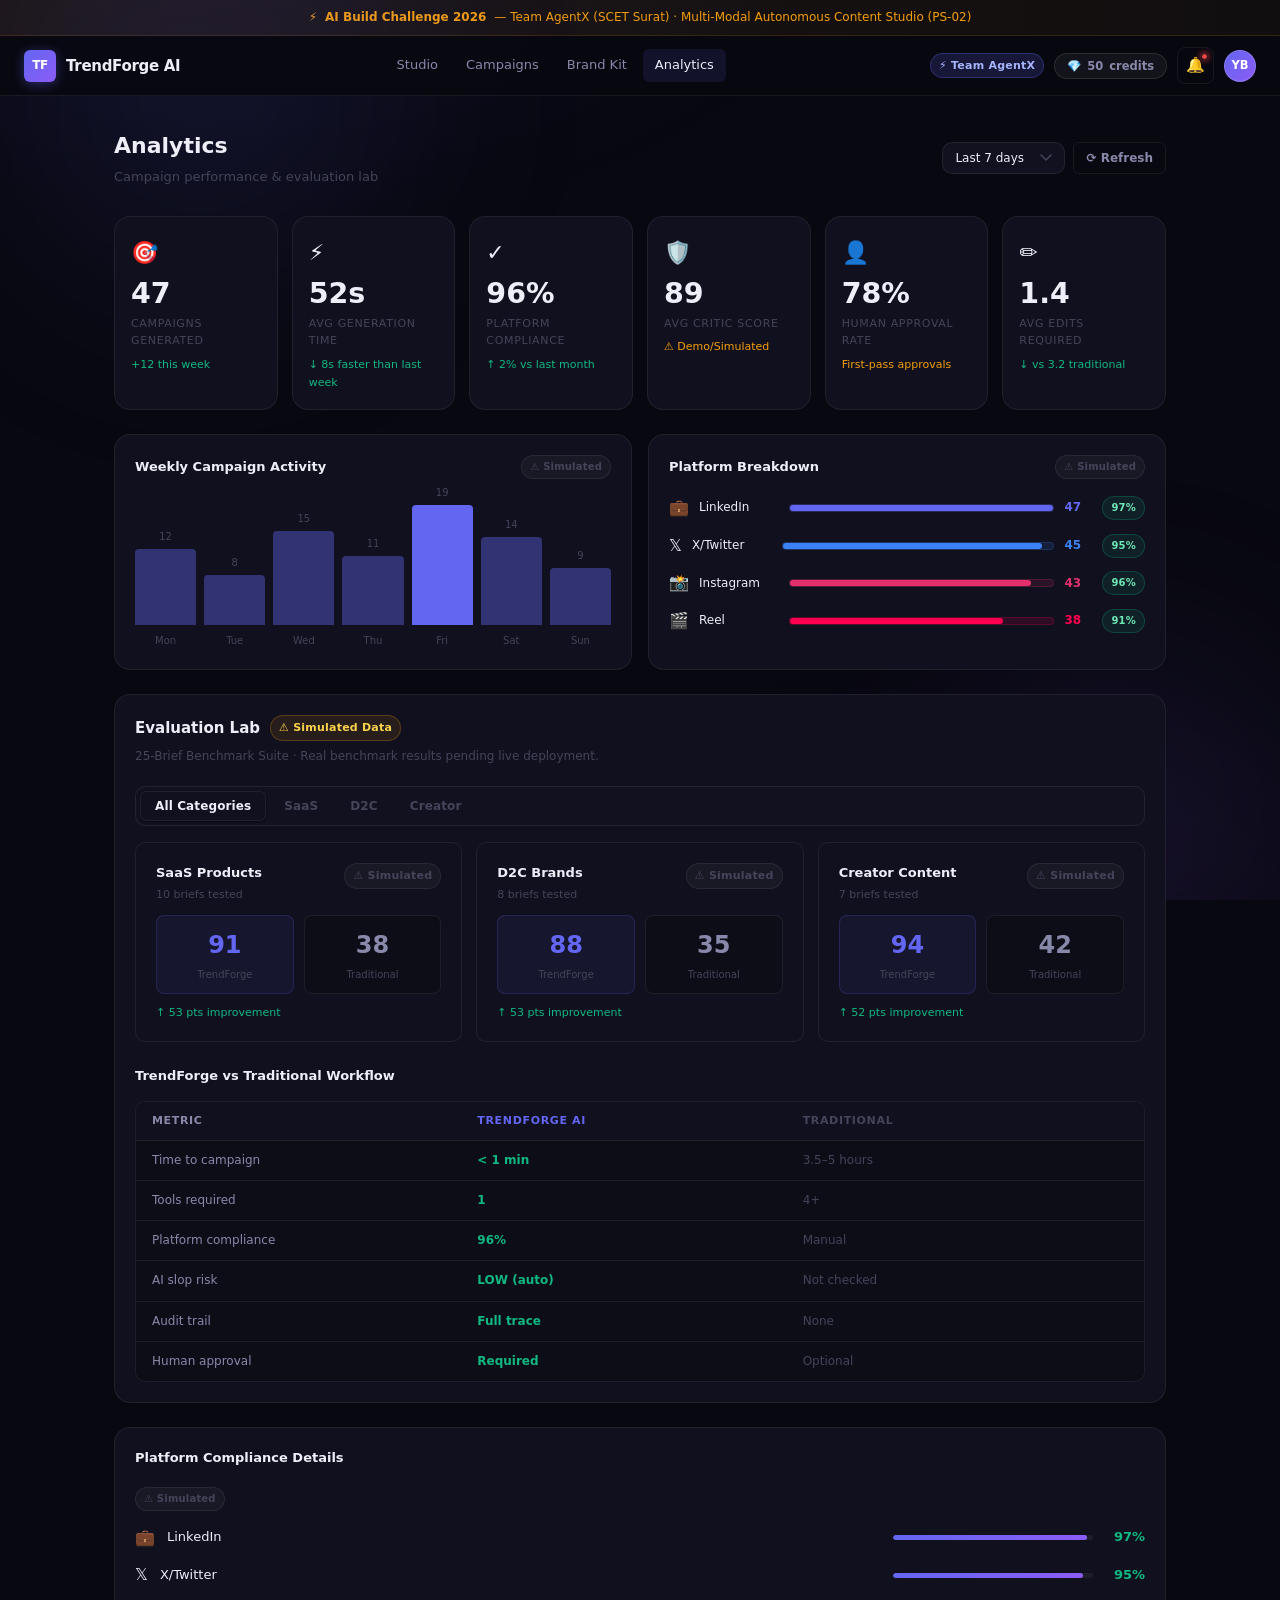
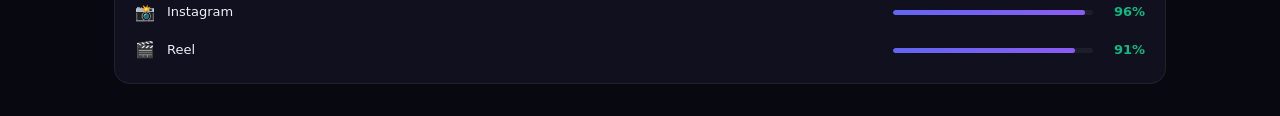
==== commit 3be3c79c: "12 bug fixed and make a responsiveness" ====
--- a/analytics.html
+++ b/analytics.html
@@ -24,12 +24,12 @@
     <a href="analytics.html" class="nav-link active">Analytics</a>
   </div>
   <div class="navbar-right">
-    <span class="badge badge-accent" style="display:inline-flex;align-items:center;gap:4px">⚡ Team AgentX · SCET</span>
+    <span class="badge badge-accent" style="display:inline-flex;align-items:center;gap:4px">⚡ Team AgentX</span>
     
     <!-- Credits Dropdown Trigger -->
     <div class="nav-dropdown-wrap">
       <button class="nav-pill-btn" id="credits-badge" onclick="toggleNavDropdown('credits-dropdown', event)" title="View Credits & Usage">
-        💎 <span id="credit-count">50</span> credits
+        💎 <span id="credit-count">50</span> <span class="credit-word">credits</span>
       </button>
       
       <!-- Credits Dropdown Menu -->
@@ -116,7 +116,7 @@
                 <span style="width:7px;height:7px;border-radius:50%;background:#10b981" title="Online"></span>
               </div>
               <div style="font-size:11px;color:var(--accent);font-weight:600">Lead Builder · Team AgentX</div>
-              <div style="font-size:10px;color:var(--text-muted)">yash.badgujar@scet.ac.in</div>
+              <div style="font-size:10px;color:var(--text-muted)">yashbadgujar.co24d3@scet.ac.in</div>
             </div>
           </div>
         </div>
@@ -134,18 +134,9 @@
             </div>
           </div>
 
-          <div style="padding:8px 10px;background:rgba(255,255,255,0.03);border:1px solid rgba(255,255,255,0.06);border-radius:8px;margin-bottom:12px">
-            <div style="font-size:9.5px;color:var(--text-muted);font-weight:700">COLLEGE &amp; TRACK</div>
-            <div style="font-size:11.5px;font-weight:700;color:#fff;margin-top:2px">SCET Surat · National Finals</div>
-            <div style="font-size:10.5px;color:var(--accent)">Track PS-02: AI Content Studio</div>
-          </div>
-
           <div style="display:flex;flex-direction:column;gap:4px">
             <button class="btn btn-ghost btn-sm" style="text-align:left;justify-content:flex-start;font-size:11px;padding:6px 8px" onclick="showToast('Autonomous In-Browser Engine Active · 100% Offline Ready','success')">
               ⚡ AI Engine Status: <strong style="color:var(--success);margin-left:4px">Active</strong>
-            </button>
-            <button class="btn btn-ghost btn-sm" style="text-align:left;justify-content:flex-start;font-size:11px;padding:6px 8px" onclick="showToast('Team AgentX verified for Build Challenge 2026','default')">
-              🎓 College Verified: <strong style="color:var(--accent);margin-left:4px">SCET Surat</strong>
             </button>
             <button class="btn btn-ghost btn-sm" style="text-align:left;justify-content:flex-start;font-size:11px;padding:6px 8px;color:var(--text-muted)" onclick="showToast('Active Builder Session: Yash Badgujar','default')">
               🔒 Session: Active
@@ -484,6 +475,20 @@
 }
 
 // ---- Navbar Dropdown Handlers ----
+function toggleMobileNav(e) {
+  closeAllNavDropdowns();
+  var nav = document.querySelector('.navbar-nav');
+  if (nav) nav.classList.toggle('mobile-open');
+  if (e) e.stopPropagation();
+}
+
+document.addEventListener('click', function(e) {
+  if (!e.target.closest('.navbar-nav') && !e.target.closest('.mobile-menu-btn')) {
+    var nav = document.querySelector('.navbar-nav');
+    if (nav) nav.classList.remove('mobile-open');
+  }
+});
+
 function toggleNavDropdown(id, e) {
   if (e) e.stopPropagation();
   var menu = document.getElementById(id);
@@ -511,7 +516,12 @@
 var currentCredits = (function() {
   try {
     var saved = localStorage.getItem('tf_credits');
-    return saved !== null ? parseInt(saved, 10) : 50;
+    var val = saved !== null ? parseInt(saved, 10) : 50;
+    if (isNaN(val) || val <= 0) {
+      val = 50;
+      localStorage.setItem('tf_credits', '50');
+    }
+    return val;
   } catch(e) { return 50; }
 })();
 
--- a/css/main.css
+++ b/css/main.css
@@ -320,12 +320,18 @@
   background: var(--bg-tertiary);
   border: 1px solid var(--border);
   border-radius: var(--radius-md); padding: 4px;
-}
+  overflow-x: auto;
+  max-width: 100%;
+  scrollbar-width: none;
+  -webkit-overflow-scrolling: touch;
+}
+.tabs::-webkit-scrollbar { display: none; }
 .tab-btn {
-  flex: none; padding: 7px 14px;
+  flex: none; flex-shrink: 0; padding: 7px 14px;
   font-size: 12px; font-weight: 600; letter-spacing: 0.01em;
   color: var(--text-muted); border-radius: var(--radius-sm);
   transition: all var(--transition);
+  white-space: nowrap;
 }
 .tab-btn:hover { color: var(--text-secondary); background: rgba(255,255,255,0.04); }
 .tab-btn.active {
@@ -354,8 +360,10 @@
   background: rgba(4, 4, 10, 0.75);
   backdrop-filter: blur(8px);
   display: flex; align-items: center; justify-content: center;
-  padding: 20px;
+  padding: 16px;
   animation: fadeIn 0.15s ease;
+  overflow-y: auto;
+  box-sizing: border-box;
 }
 .modal {
   background: var(--bg-card);
@@ -363,6 +371,9 @@
   border-radius: var(--radius-xl);
   padding: 28px;
   width: 100%; max-width: 520px;
+  max-height: calc(100vh - 32px);
+  overflow-y: auto;
+  box-sizing: border-box;
   box-shadow: var(--shadow-xl), var(--shadow-glow);
   animation: scaleIn 0.2s cubic-bezier(0.34, 1.56, 0.64, 1);
 }
@@ -631,3 +642,119 @@
 .dropdown-list::-webkit-scrollbar-thumb:hover {
   background: rgba(255, 255, 255, 0.3);
 }
+
+/* ============================================================
+   RESPONSIVE DESIGN SYSTEM (Mobile / Tablet / Desktop)
+   ============================================================ */
+.mobile-menu-btn {
+  display: none;
+  background: rgba(255, 255, 255, 0.05);
+  border: 1px solid var(--border);
+  border-radius: var(--radius-sm);
+  color: var(--text-primary);
+  font-size: 17px;
+  padding: 6px 10px;
+  cursor: pointer;
+  line-height: 1;
+  align-items: center;
+  justify-content: center;
+  transition: all var(--transition);
+  user-select: none;
+}
+.mobile-menu-btn:hover {
+  background: rgba(255, 255, 255, 0.1);
+  border-color: rgba(255, 255, 255, 0.2);
+}
+
+@media (max-width: 768px) {
+  .navbar {
+    padding: 0 14px;
+    position: sticky;
+    top: 0;
+  }
+  .mobile-menu-btn {
+    display: inline-flex;
+  }
+  .navbar-nav {
+    display: none;
+    position: absolute;
+    top: 60px;
+    left: 0;
+    right: 0;
+    background: rgba(10, 10, 20, 0.98);
+    border-bottom: 1px solid var(--border);
+    box-shadow: 0 16px 36px rgba(0, 0, 0, 0.85);
+    backdrop-filter: blur(20px);
+    -webkit-backdrop-filter: blur(20px);
+    flex-direction: column;
+    padding: 12px 14px;
+    gap: 6px;
+    z-index: 999;
+    width: 100%;
+    box-sizing: border-box;
+  }
+  .navbar-nav.mobile-open {
+    display: flex !important;
+    animation: fadeIn 0.2s ease;
+  }
+  .navbar-nav .nav-link {
+    width: 100%;
+    padding: 10px 14px;
+    font-size: 13.5px;
+    border-radius: var(--radius-md);
+  }
+  .navbar-nav .nav-link.active {
+    background: rgba(99, 102, 241, 0.18);
+    color: #fff;
+  }
+}
+
+@media (max-width: 580px) {
+  .navbar-right > .badge-accent {
+    display: none !important;
+  }
+  .demo-banner {
+    font-size: 11px;
+    padding: 6px 12px;
+    line-height: 1.4;
+    text-align: center;
+  }
+}
+
+@media (max-width: 480px) {
+  .nav-dropdown-menu {
+    width: min(290px, calc(100vw - 20px)) !important;
+    max-width: calc(100vw - 20px) !important;
+    right: -6px !important;
+  }
+  .modal {
+    padding: 20px 16px;
+    border-radius: var(--radius-lg);
+  }
+  #toast-container {
+    left: 14px;
+    right: 14px;
+    bottom: 16px;
+  }
+  .toast {
+    max-width: 100%;
+    width: 100%;
+  }
+}
+
+@media (max-width: 380px) {
+  .navbar-logo span {
+    font-size: 13.5px;
+  }
+  .nav-pill-btn {
+    padding: 4px 8px;
+    font-size: 11px;
+  }
+  .credit-word {
+    display: none !important;
+  }
+  .navbar-right {
+    gap: 6px;
+  }
+}
+
--- a/css/analytics.css
+++ b/css/analytics.css
@@ -80,3 +80,12 @@
 @media (max-width: 800px) {
   .charts-row { grid-template-columns: 1fr; }
 }
+
+@media (max-width: 480px) {
+  .an-page { padding: 16px 12px; }
+  .kpi-grid { grid-template-columns: repeat(2, 1fr); gap: 8px; }
+  .kpi-card { padding: 12px 10px; }
+  .kpi-val { font-size: 1.45rem; }
+  .comparison-grid { overflow-x: auto; -webkit-overflow-scrolling: touch; }
+  .comp-row { min-width: 320px; }
+}
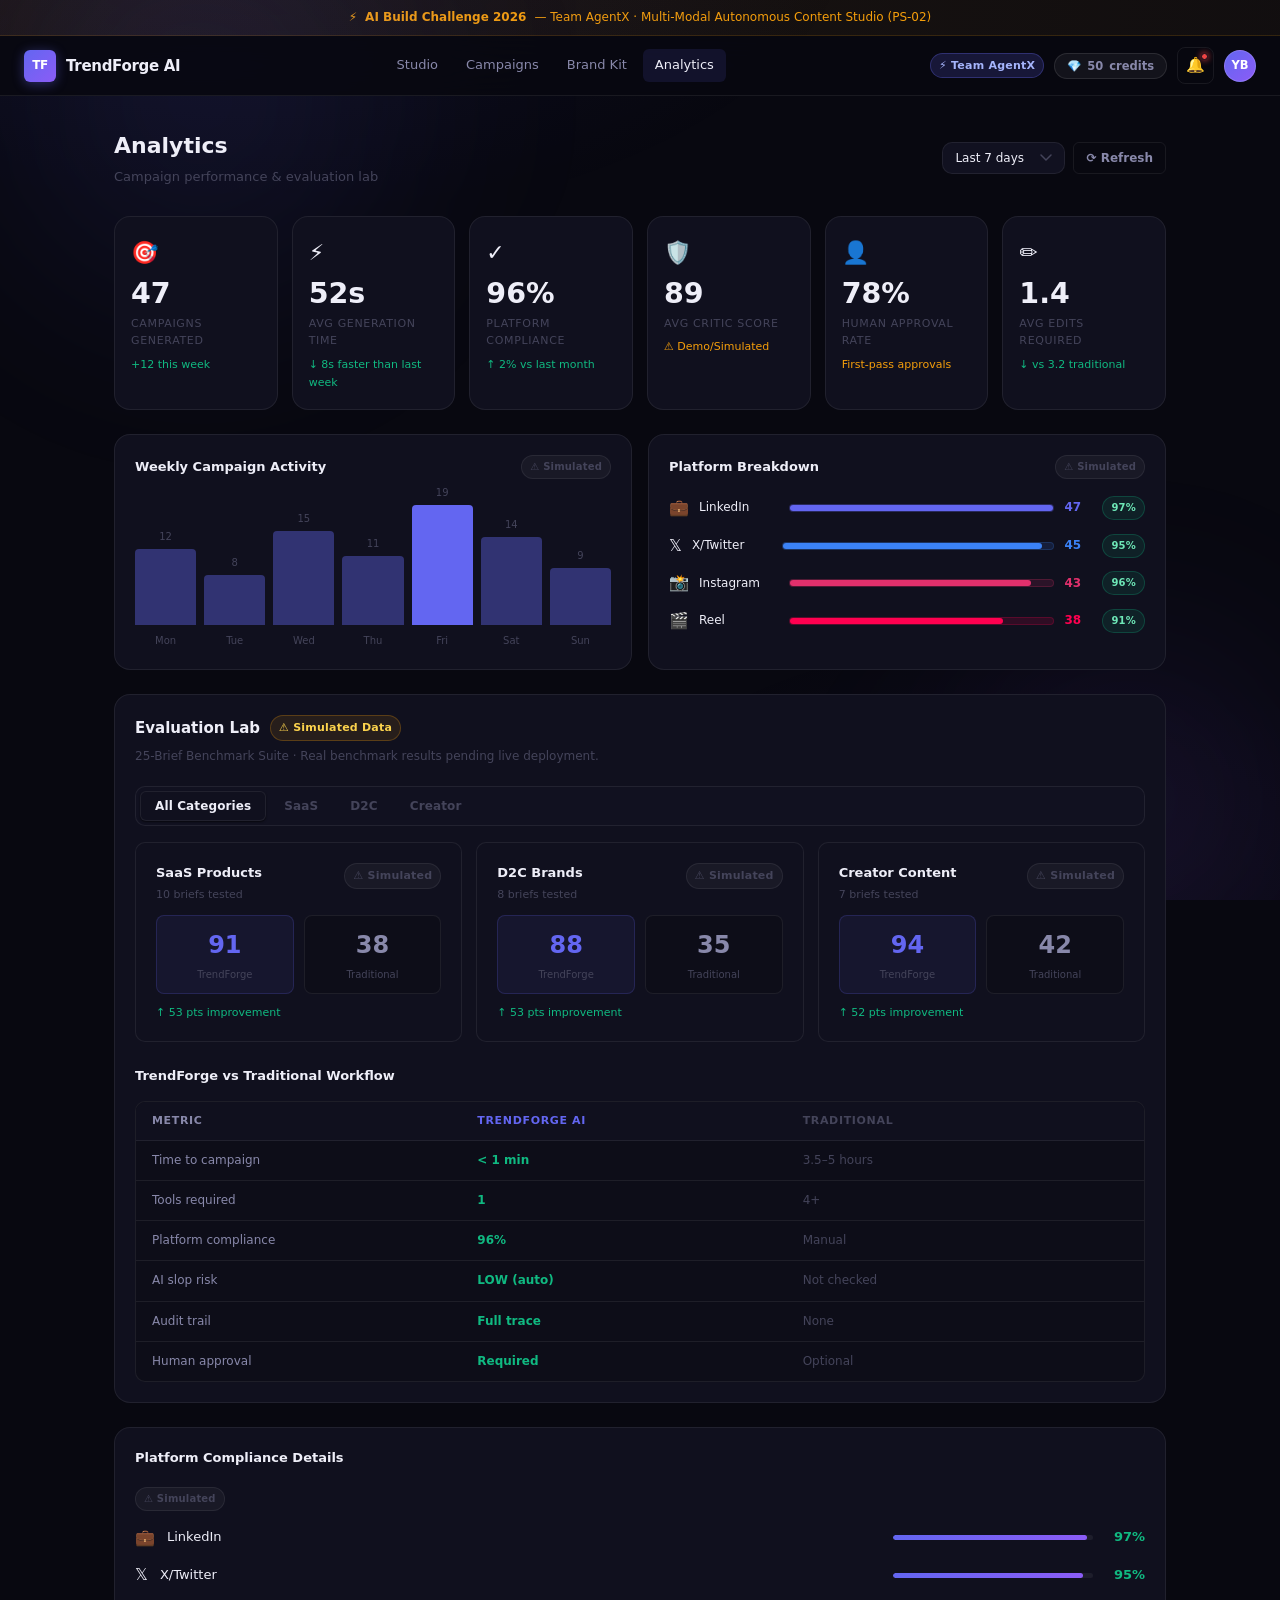
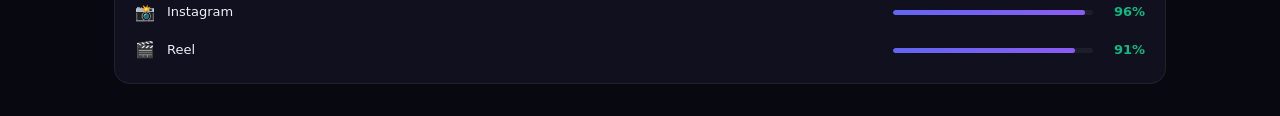
==== commit 2754b69f: "responsiveness bugs fix" ====
--- a/analytics.html
+++ b/analytics.html
@@ -12,7 +12,7 @@
 
 <div class="demo-banner">
   <span>⚡</span>
-  <strong>AI Build Challenge 2026</strong> — Team AgentX (SCET Surat) · Multi-Modal Autonomous Content Studio (PS-02)
+  <strong>AI Build Challenge 2026</strong> — Team AgentX · Multi-Modal Autonomous Content Studio (PS-02)
 </div>
 
 <nav class="navbar">
@@ -82,7 +82,7 @@
             <div class="notif-icon" style="background:rgba(245,158,11,0.15);color:#f59e0b">🏆</div>
             <div class="notif-content">
               <div class="notif-title">Build Challenge 2026 Finals</div>
-              <div class="notif-desc">Team AgentX (SCET Surat) project workspace active for Track PS-02.</div>
+              <div class="notif-desc">Team AgentX project workspace active for Track PS-02.</div>
               <div class="notif-time">Workspace initialized</div>
             </div>
           </div>
@@ -500,6 +500,10 @@
   }
 }
 
+window.addEventListener('scroll', function() {
+  closeAllNavDropdowns();
+}, { passive: true });
+
 function closeAllNavDropdowns() {
   document.querySelectorAll('.nav-dropdown-menu').forEach(function(m) {
     m.style.display = 'none';
--- a/css/main.css
+++ b/css/main.css
@@ -562,7 +562,7 @@
   position: absolute;
   top: calc(100% + 10px);
   right: 0;
-  background: #0d0e1b;
+  background: #0e0f1e !important; background-color: #0e0f1e !important;
   border: 1px solid rgba(255, 255, 255, 0.12);
   border-radius: 14px;
   box-shadow: 0 20px 48px -8px rgba(0, 0, 0, 0.85), 0 0 1px 1px rgba(255, 255, 255, 0.08);
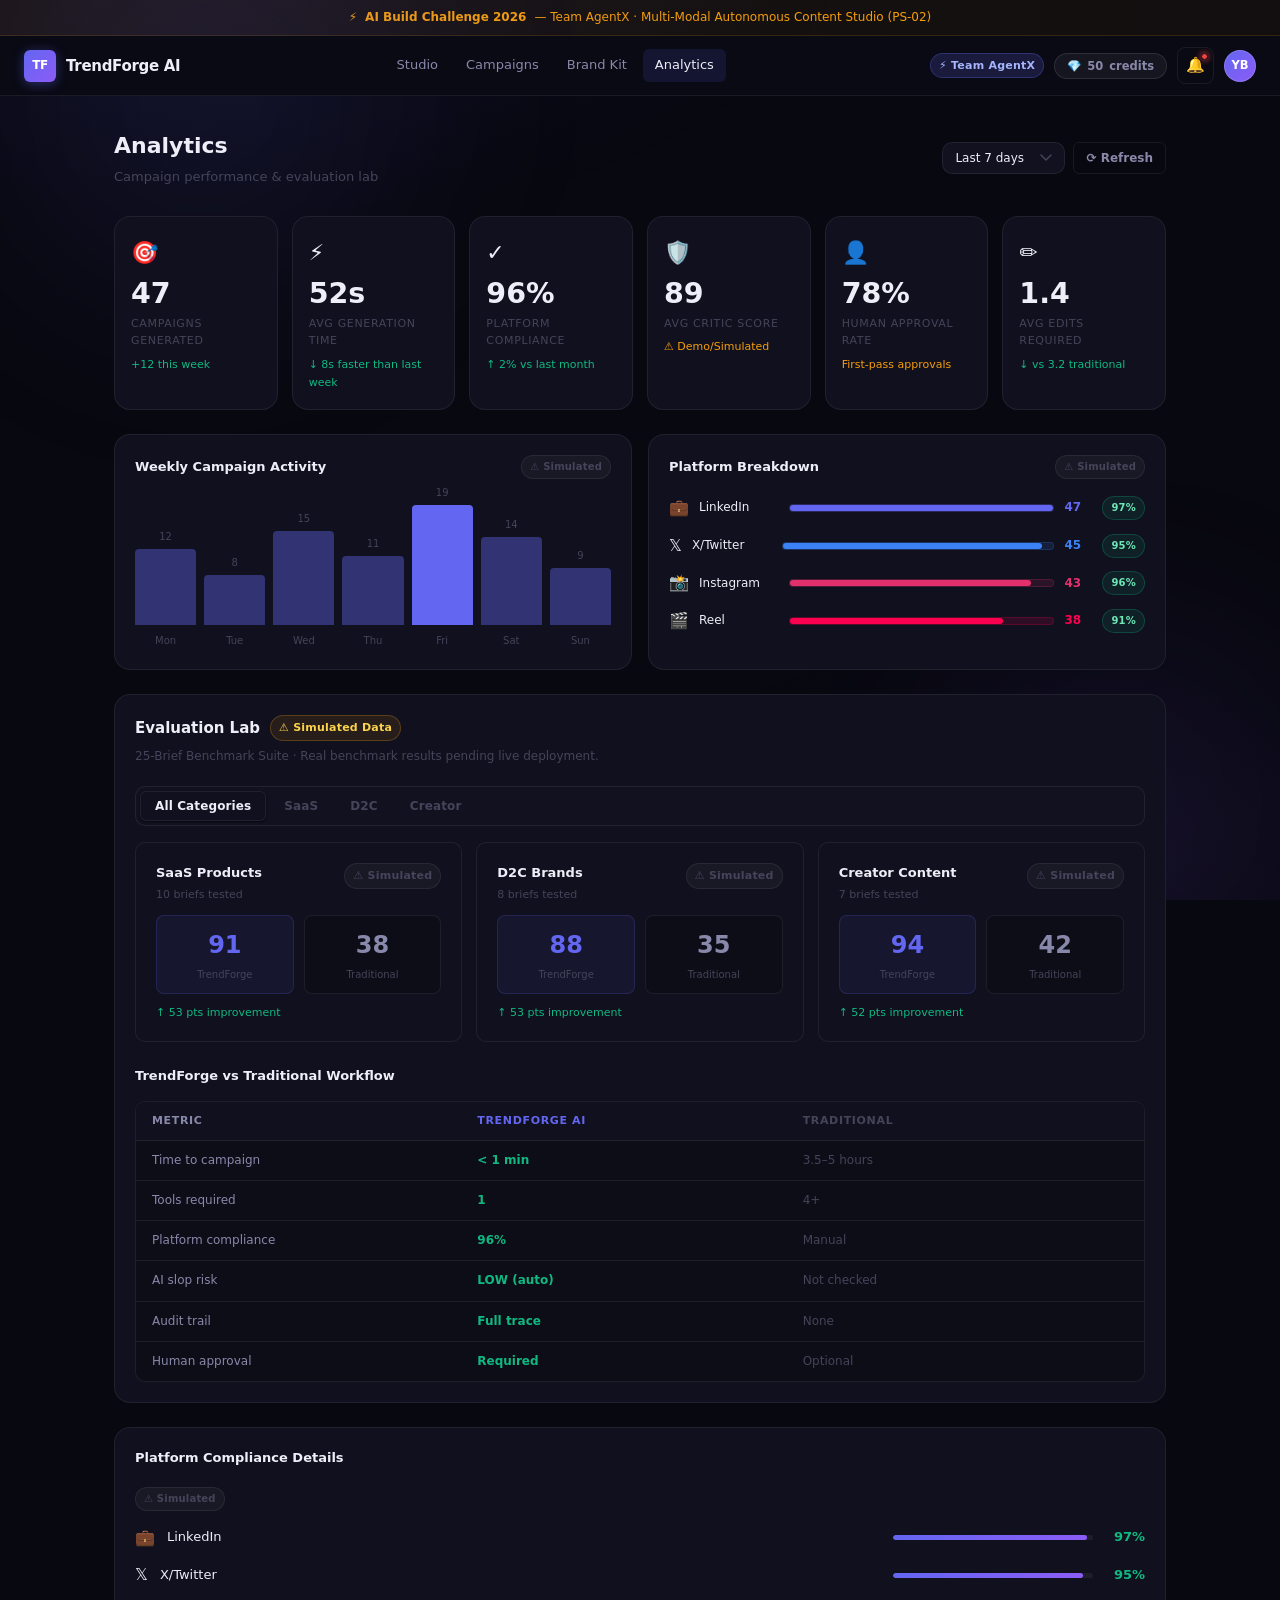
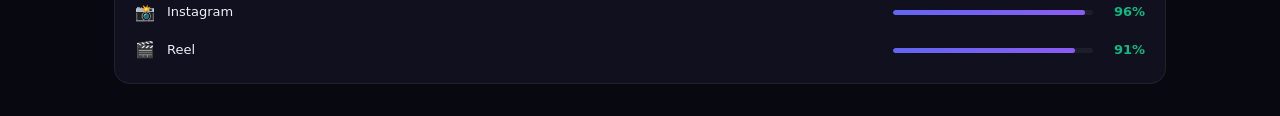
==== commit cfc6ffe4: "resolve mobile nav collision, opaque menus, and credits sync" ====
--- a/analytics.html
+++ b/analytics.html
@@ -4,8 +4,66 @@
 <meta charset="UTF-8">
 <meta name="viewport" content="width=device-width, initial-scale=1.0">
 <title>Analytics — TrendForge AI</title>
-<link rel="stylesheet" href="css/main.css">
-<link rel="stylesheet" href="css/analytics.css">
+<link rel="stylesheet" href="css/main.css?v=2.2">
+<link rel="stylesheet" href="css/analytics.css?v=2.2">
+<style>
+/* Bulletproof Opaque Nav Dropdowns & Mobile Drawer */
+.navbar {
+  position: sticky !important;
+  top: 0 !important;
+  z-index: 9990 !important;
+  background: #090a14 !important;
+  background-color: #090a14 !important;
+}
+.nav-dropdown-menu {
+  background: #0c0d18 !important;
+  background-color: #0c0d18 !important;
+  opacity: 1 !important;
+  backdrop-filter: none !important;
+  -webkit-backdrop-filter: none !important;
+  border: 1px solid rgba(255, 255, 255, 0.18) !important;
+  box-shadow: 0 24px 60px rgba(0, 0, 0, 0.98), 0 0 0 1px rgba(255, 255, 255, 0.1) !important;
+  z-index: 10005 !important;
+}
+@media (max-width: 768px) {
+  .navbar-nav.mobile-open {
+    display: flex !important;
+    position: fixed !important;
+    top: 60px !important;
+    left: 0 !important;
+    right: 0 !important;
+    width: 100% !important;
+    background: #0c0d18 !important;
+    background-color: #0c0d18 !important;
+    opacity: 1 !important;
+    backdrop-filter: none !important;
+    -webkit-backdrop-filter: none !important;
+    border-bottom: 1px solid rgba(255, 255, 255, 0.16) !important;
+    box-shadow: 0 24px 60px rgba(0, 0, 0, 0.98) !important;
+    z-index: 10000 !important;
+    padding: 14px 16px !important;
+    gap: 8px !important;
+  }
+}
+@media (max-width: 480px) {
+  .nav-dropdown-menu {
+    position: fixed !important;
+    top: 66px !important;
+    left: 12px !important;
+    right: 12px !important;
+    width: auto !important;
+    max-width: calc(100vw - 24px) !important;
+    background: #0c0d18 !important;
+    background-color: #0c0d18 !important;
+    opacity: 1 !important;
+    backdrop-filter: none !important;
+    -webkit-backdrop-filter: none !important;
+    border: 1px solid rgba(255, 255, 255, 0.22) !important;
+    box-shadow: 0 24px 70px rgba(0, 0, 0, 0.98), 0 0 0 1px rgba(255, 255, 255, 0.15) !important;
+    z-index: 10005 !important;
+  }
+}
+</style>
 </head>
 <body>
 <div class="bg-canvas"><div class="bg-orb bg-orb-1"></div><div class="bg-orb bg-orb-2"></div></div>
@@ -542,6 +600,35 @@
   if (barEl) barEl.style.width = Math.min(100, (currentCredits / 50) * 100) + '%';
 }
 
+// Initialize and synchronize credits across all pages on load and storage change
+function initCreditSync() {
+  try {
+    var saved = localStorage.getItem('tf_credits');
+    var parsed = saved !== null ? parseInt(saved, 10) : 50;
+    if (!isNaN(parsed) && parsed > 0) {
+      currentCredits = parsed;
+    }
+  } catch(e) {}
+  updateCreditUI();
+}
+
+window.addEventListener('storage', function(e) {
+  if (e.key === 'tf_credits') {
+    var val = parseInt(e.newValue, 10);
+    if (!isNaN(val) && val > 0) {
+      currentCredits = val;
+      updateCreditUI();
+    }
+  }
+});
+
+if (document.readyState === 'loading') {
+  document.addEventListener('DOMContentLoaded', initCreditSync);
+} else {
+  initCreditSync();
+}
+
+
 function addDemoCredits() {
   currentCredits += 50;
   saveCredits();
--- a/css/main.css
+++ b/css/main.css
@@ -115,7 +115,7 @@
 
 /* ---- Navbar ---- */
 .navbar {
-  position: sticky; top: 0; z-index: 100;
+  position: sticky; top: 0; z-index: 9990;
   height: 60px;
   display: flex; align-items: center; justify-content: space-between;
   padding: 0 24px;
@@ -562,11 +562,14 @@
   position: absolute;
   top: calc(100% + 10px);
   right: 0;
-  background: #0e0f1e !important; background-color: #0e0f1e !important;
-  border: 1px solid rgba(255, 255, 255, 0.12);
+  background: #0c0d18 !important;
+  background-color: #0c0d18 !important;
+  opacity: 1 !important;
+  backdrop-filter: none !important;
+  -webkit-backdrop-filter: none !important;
+  border: 1px solid rgba(255, 255, 255, 0.16) !important;
   border-radius: 14px;
-  box-shadow: 0 20px 48px -8px rgba(0, 0, 0, 0.85), 0 0 1px 1px rgba(255, 255, 255, 0.08);
-  backdrop-filter: blur(16px);
+  box-shadow: 0 24px 60px rgba(0, 0, 0, 0.98), 0 0 0 1px rgba(255, 255, 255, 0.1) !important;
   z-index: 10001;
   animation: fadeIn 0.18s cubic-bezier(0.16, 1, 0.3, 1);
   overflow: hidden;
@@ -681,11 +684,13 @@
     top: 60px;
     left: 0;
     right: 0;
-    background: rgba(10, 10, 20, 0.98);
-    border-bottom: 1px solid var(--border);
-    box-shadow: 0 16px 36px rgba(0, 0, 0, 0.85);
-    backdrop-filter: blur(20px);
-    -webkit-backdrop-filter: blur(20px);
+    background: #0c0d18 !important;
+    background-color: #0c0d18 !important;
+    opacity: 1 !important;
+    backdrop-filter: none !important;
+    -webkit-backdrop-filter: none !important;
+    border-bottom: 1px solid rgba(255, 255, 255, 0.14) !important;
+    box-shadow: 0 24px 60px rgba(0, 0, 0, 0.98) !important;
     flex-direction: column;
     padding: 12px 14px;
     gap: 6px;
@@ -723,9 +728,20 @@
 
 @media (max-width: 480px) {
   .nav-dropdown-menu {
-    width: min(290px, calc(100vw - 20px)) !important;
-    max-width: calc(100vw - 20px) !important;
-    right: -6px !important;
+    position: fixed !important;
+    top: 66px !important;
+    left: 12px !important;
+    right: 12px !important;
+    width: auto !important;
+    max-width: calc(100vw - 24px) !important;
+    background: #0b0c16 !important;
+    background-color: #0b0c16 !important;
+    opacity: 1 !important;
+    backdrop-filter: none !important;
+    -webkit-backdrop-filter: none !important;
+    border: 1px solid rgba(255, 255, 255, 0.2) !important;
+    box-shadow: 0 24px 70px rgba(0, 0, 0, 0.98), 0 0 0 1px rgba(255, 255, 255, 0.12) !important;
+    z-index: 10005 !important;
   }
   .modal {
     padding: 20px 16px;
